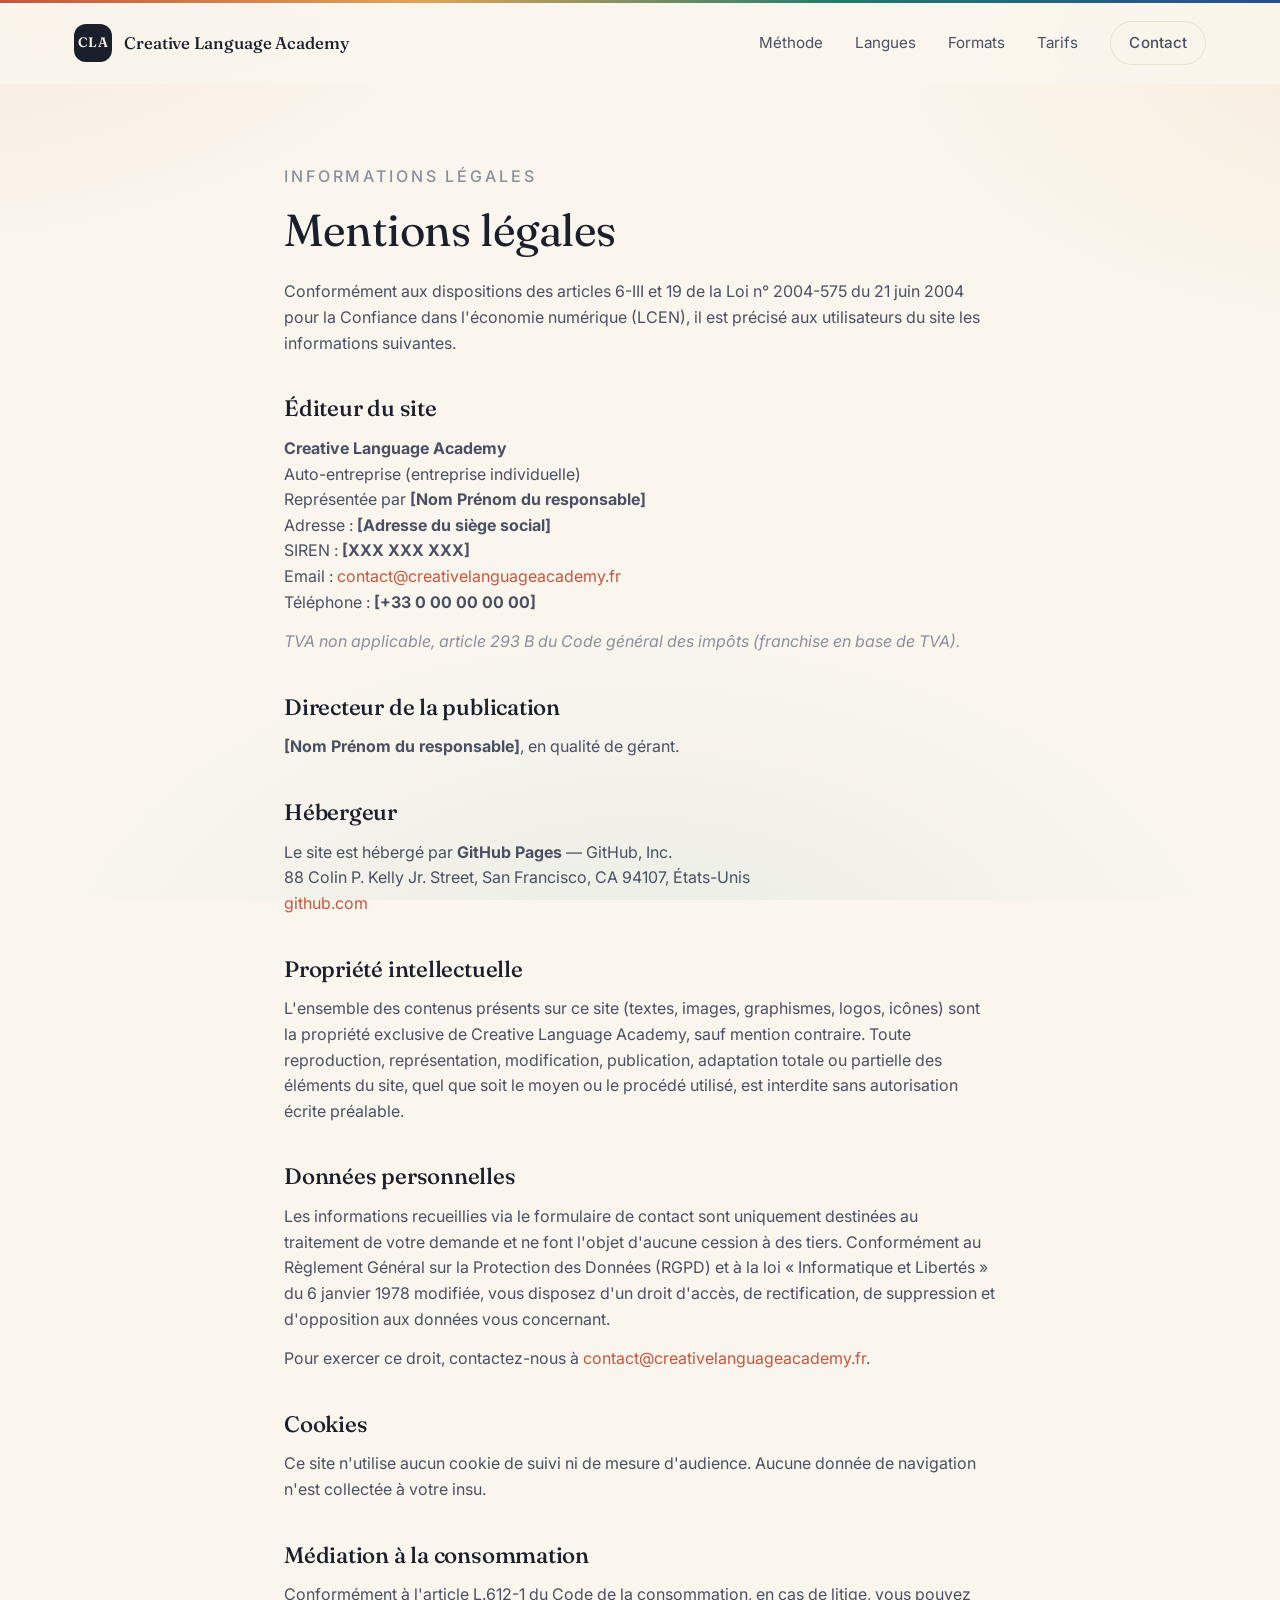
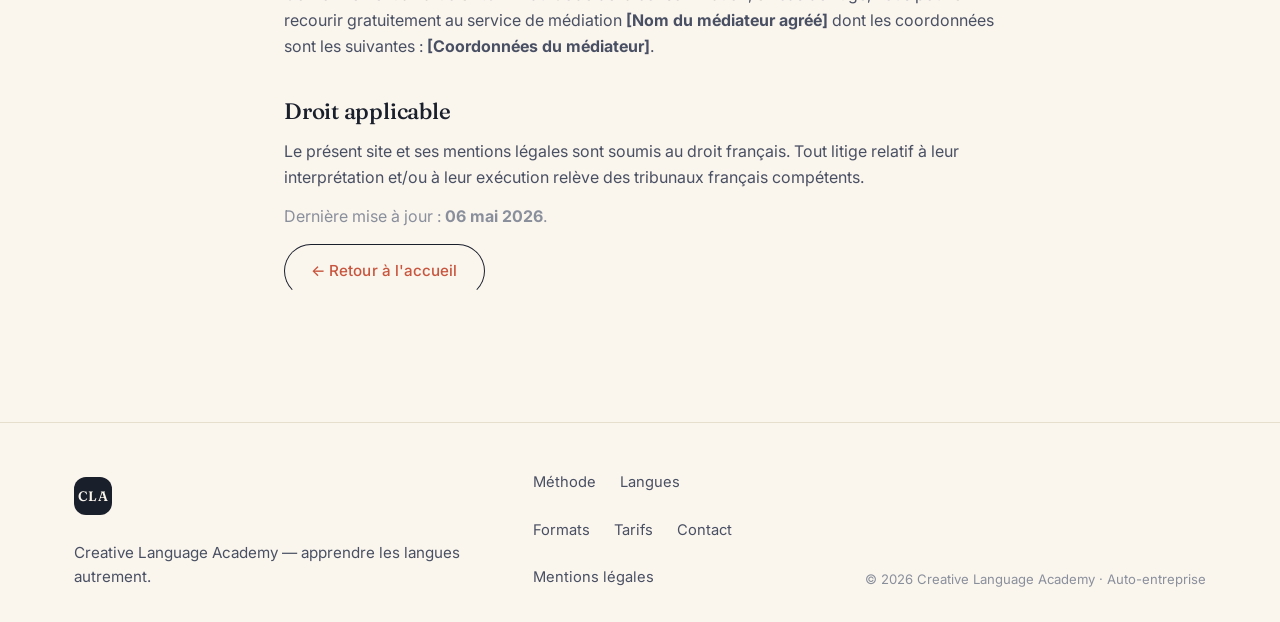
==== mentions-legales.html @ ef278f2b "Add favicon, SEO/OG meta, tarifs section, mentions legales, Formspree - Favicon SVG (mark CLA) et im" ====
<!DOCTYPE html>
<html lang="fr">
<head>
  <meta charset="UTF-8" />
  <meta name="viewport" content="width=device-width, initial-scale=1.0" />
  <title>Mentions légales — Creative Language Academy</title>
  <meta name="description" content="Mentions légales du site Creative Language Academy." />
  <meta name="robots" content="noindex, follow" />
  <link rel="icon" type="image/svg+xml" href="favicon.svg" />
  <link rel="preconnect" href="https://fonts.googleapis.com" />
  <link rel="preconnect" href="https://fonts.gstatic.com" crossorigin />
  <link href="https://fonts.googleapis.com/css2?family=Fraunces:opsz,wght@9..144,400;9..144,500;9..144,600;9..144,700&family=Inter:wght@300;400;500;600;700&display=swap" rel="stylesheet" />
  <link rel="stylesheet" href="style.css" />
</head>
<body>
  <header class="site-header">
    <div class="container nav">
      <a href="index.html" class="brand">
        <span class="brand-mark">CLA</span>
        <span class="brand-name">Creative Language Academy</span>
      </a>
      <nav class="nav-links" aria-label="Navigation principale">
        <a href="index.html#methode">Méthode</a>
        <a href="index.html#langues">Langues</a>
        <a href="index.html#formats">Formats</a>
        <a href="index.html#tarifs">Tarifs</a>
        <a href="index.html#contact" class="btn btn-ghost">Contact</a>
      </nav>
    </div>
  </header>

  <main>
    <section class="section legal">
      <div class="container container-narrow">
        <p class="eyebrow">Informations légales</p>
        <h1>Mentions légales</h1>
        <p class="legal-intro">
          Conformément aux dispositions des articles 6-III et 19 de la Loi n° 2004-575
          du 21 juin 2004 pour la Confiance dans l'économie numérique (LCEN), il est
          précisé aux utilisateurs du site les informations suivantes.
        </p>

        <h2>Éditeur du site</h2>
        <p>
          <strong>Creative Language Academy</strong><br />
          Auto-entreprise (entreprise individuelle)<br />
          Représentée par <strong>[Nom Prénom du responsable]</strong><br />
          Adresse : <strong>[Adresse du siège social]</strong><br />
          SIREN : <strong>[XXX XXX XXX]</strong><br />
          Email : <a href="mailto:contact@creativelanguageacademy.fr">contact@creativelanguageacademy.fr</a><br />
          Téléphone : <strong>[+33 0 00 00 00 00]</strong>
        </p>
        <p class="legal-note">
          TVA non applicable, article 293 B du Code général des impôts (franchise en base de TVA).
        </p>

        <h2>Directeur de la publication</h2>
        <p><strong>[Nom Prénom du responsable]</strong>, en qualité de gérant.</p>

        <h2>Hébergeur</h2>
        <p>
          Le site est hébergé par <strong>GitHub Pages</strong> — GitHub, Inc.<br />
          88 Colin P. Kelly Jr. Street, San Francisco, CA 94107, États-Unis<br />
          <a href="https://github.com" target="_blank" rel="noopener noreferrer">github.com</a>
        </p>

        <h2>Propriété intellectuelle</h2>
        <p>
          L'ensemble des contenus présents sur ce site (textes, images, graphismes, logos,
          icônes) sont la propriété exclusive de Creative Language Academy, sauf mention
          contraire. Toute reproduction, représentation, modification, publication,
          adaptation totale ou partielle des éléments du site, quel que soit le moyen ou
          le procédé utilisé, est interdite sans autorisation écrite préalable.
        </p>

        <h2>Données personnelles</h2>
        <p>
          Les informations recueillies via le formulaire de contact sont uniquement
          destinées au traitement de votre demande et ne font l'objet d'aucune cession à
          des tiers. Conformément au Règlement Général sur la Protection des Données
          (RGPD) et à la loi « Informatique et Libertés » du 6 janvier 1978 modifiée,
          vous disposez d'un droit d'accès, de rectification, de suppression et
          d'opposition aux données vous concernant.
        </p>
        <p>
          Pour exercer ce droit, contactez-nous à
          <a href="mailto:contact@creativelanguageacademy.fr">contact@creativelanguageacademy.fr</a>.
        </p>

        <h2>Cookies</h2>
        <p>
          Ce site n'utilise aucun cookie de suivi ni de mesure d'audience. Aucune donnée
          de navigation n'est collectée à votre insu.
        </p>

        <h2>Médiation à la consommation</h2>
        <p>
          Conformément à l'article L.612-1 du Code de la consommation, en cas de litige,
          vous pouvez recourir gratuitement au service de médiation
          <strong>[Nom du médiateur agréé]</strong> dont les coordonnées sont les
          suivantes : <strong>[Coordonnées du médiateur]</strong>.
        </p>

        <h2>Droit applicable</h2>
        <p>
          Le présent site et ses mentions légales sont soumis au droit français. Tout
          litige relatif à leur interprétation et/ou à leur exécution relève des
          tribunaux français compétents.
        </p>

        <p class="legal-update">Dernière mise à jour : <strong>06 mai 2026</strong>.</p>

        <p class="legal-back">
          <a href="index.html" class="btn btn-outline">← Retour à l'accueil</a>
        </p>
      </div>
    </section>
  </main>

  <footer class="site-footer">
    <div class="container footer-grid">
      <div>
        <p class="brand-mark">CLA</p>
        <p class="footer-tagline">Creative Language Academy — apprendre les langues autrement.</p>
      </div>
      <nav aria-label="Pied de page">
        <a href="index.html#methode">Méthode</a>
        <a href="index.html#langues">Langues</a>
        <a href="index.html#formats">Formats</a>
        <a href="index.html#tarifs">Tarifs</a>
        <a href="index.html#contact">Contact</a>
        <a href="mentions-legales.html">Mentions légales</a>
      </nav>
      <p class="footer-legal">© 2026 Creative Language Academy · Auto-entreprise</p>
    </div>
  </footer>
</body>
</html>
---- style.css ----
/* ---------- Tokens ---------- */
:root {
  --bg: #faf6ee;
  --bg-alt: #f1ebdc;
  --ink: #1a1f2c;
  --ink-soft: #4a5063;
  --muted: #8a8f9c;
  --line: #e6dfcd;

  /* Multicultural accent palette */
  --terracotta: #c8553d;       /* Méditerranée, FLE */
  --terracotta-soft: #f4d5cd;
  --indigo: #2a4d8f;           /* Profondeur, anglais */
  --indigo-soft: #d6dff0;
  --saffron: #e0a458;          /* Chaleur, espagnol */
  --saffron-soft: #f7e3c4;
  --jade: #1f7a6d;             /* Ouverture, monde */
  --jade-soft: #cfe6e1;
  --plum: #6b3d6b;              /* Nuance, culture */

  /* Aliases pour compat */
  --accent: var(--terracotta);
  --accent-soft: var(--terracotta-soft);
  --accent-ink: #8a3424;
  --gold: var(--saffron);
  --teal: var(--jade);
  --radius: 14px;
  --radius-lg: 28px;
  --shadow-sm: 0 1px 2px rgba(26, 31, 44, 0.04), 0 4px 16px rgba(26, 31, 44, 0.04);
  --shadow-md: 0 4px 12px rgba(26, 31, 44, 0.06), 0 18px 40px rgba(26, 31, 44, 0.08);
  --max: 1180px;
  --serif: "Fraunces", Georgia, "Times New Roman", serif;
  --sans: "Inter", -apple-system, BlinkMacSystemFont, "Segoe UI", Roboto, sans-serif;
}

/* ---------- Reset ---------- */
*,
*::before,
*::after {
  box-sizing: border-box;
}
html {
  scroll-behavior: smooth;
}
body {
  margin: 0;
  font-family: var(--sans);
  font-size: 17px;
  line-height: 1.6;
  color: var(--ink);
  background: var(--bg);
  background-image:
    radial-gradient(1100px 600px at -10% -10%, rgba(200, 85, 61, 0.10), transparent 60%),
    radial-gradient(900px 500px at 110% 5%, rgba(224, 164, 88, 0.12), transparent 60%),
    radial-gradient(1000px 600px at 50% 110%, rgba(31, 122, 109, 0.08), transparent 60%);
  background-attachment: fixed;
  -webkit-font-smoothing: antialiased;
  -moz-osx-font-smoothing: grayscale;
}
img {
  max-width: 100%;
  display: block;
}
a {
  color: inherit;
  text-decoration: none;
}
button {
  font: inherit;
  cursor: pointer;
  border: none;
  background: none;
  color: inherit;
}
ul {
  list-style: none;
  padding: 0;
  margin: 0;
}
h1,
h2,
h3 {
  font-family: var(--serif);
  font-weight: 500;
  letter-spacing: -0.01em;
  line-height: 1.15;
  margin: 0;
}
h1 {
  font-size: clamp(2.4rem, 5.2vw, 4rem);
  font-weight: 400;
}
h1 em {
  font-style: italic;
  color: var(--accent);
}
h2 {
  font-size: clamp(1.9rem, 3.6vw, 2.7rem);
  font-weight: 400;
}
h3 {
  font-size: 1.25rem;
  font-weight: 600;
}
p {
  margin: 0 0 1em;
  color: var(--ink-soft);
}
.container {
  width: 100%;
  max-width: var(--max);
  margin: 0 auto;
  padding: 0 24px;
}

/* ---------- Header / Nav ---------- */
.site-header {
  position: sticky;
  top: 0;
  z-index: 50;
  background: rgba(250, 246, 238, 0.85);
  backdrop-filter: saturate(140%) blur(10px);
  border-bottom: 1px solid transparent;
  transition: border-color 0.2s ease;
}
.site-header::before {
  content: "";
  display: block;
  height: 3px;
  background: linear-gradient(
    90deg,
    var(--terracotta) 0%,
    var(--saffron) 33%,
    var(--jade) 66%,
    var(--indigo) 100%
  );
}
.site-header.scrolled {
  border-bottom-color: var(--line);
}
.nav {
  display: flex;
  align-items: center;
  justify-content: space-between;
  padding: 18px 24px;
}
.brand {
  display: flex;
  align-items: center;
  gap: 12px;
  font-family: var(--serif);
}
.brand-mark {
  display: inline-flex;
  align-items: center;
  justify-content: center;
  width: 38px;
  height: 38px;
  border-radius: 12px;
  background: var(--ink);
  color: var(--bg);
  font-weight: 600;
  font-family: var(--serif);
  letter-spacing: 0.04em;
  font-size: 0.85rem;
}
.brand-name {
  font-size: 1.05rem;
  font-weight: 500;
  letter-spacing: -0.005em;
}
.nav-links {
  display: flex;
  align-items: center;
  gap: 32px;
}
.nav-links a {
  font-size: 0.95rem;
  color: var(--ink-soft);
  transition: color 0.15s ease;
}
.nav-links a:hover {
  color: var(--ink);
}
.nav-toggle {
  display: none;
  flex-direction: column;
  justify-content: space-between;
  width: 28px;
  height: 20px;
  padding: 0;
}
.nav-toggle span {
  display: block;
  height: 2px;
  background: var(--ink);
  border-radius: 2px;
  transition: transform 0.2s ease, opacity 0.2s ease;
}

/* ---------- Buttons ---------- */
.btn {
  display: inline-flex;
  align-items: center;
  justify-content: center;
  gap: 8px;
  padding: 14px 26px;
  border-radius: 999px;
  font-weight: 500;
  font-size: 0.95rem;
  letter-spacing: 0.005em;
  transition: transform 0.15s ease, background 0.2s ease, color 0.2s ease,
    box-shadow 0.2s ease, border-color 0.2s ease;
  border: 1px solid transparent;
  white-space: nowrap;
}
.btn-primary {
  background: var(--ink);
  color: var(--bg);
}
.btn-primary:hover {
  background: var(--accent);
  transform: translateY(-1px);
}
.btn-outline {
  border-color: var(--ink);
  color: var(--ink);
}
.btn-outline:hover {
  background: var(--ink);
  color: var(--bg);
}
.btn-ghost {
  padding: 9px 18px;
  border: 1px solid var(--line);
  border-radius: 999px;
  background: transparent;
}
.btn-ghost:hover {
  background: var(--ink);
  color: var(--bg);
  border-color: var(--ink);
}
.btn-link {
  padding: 14px 8px;
  color: var(--ink);
  font-weight: 500;
}
.btn-link:hover {
  color: var(--accent);
}
.btn-block {
  width: 100%;
}

/* ---------- Hero ---------- */
.hero {
  padding: 80px 0 100px;
  position: relative;
  overflow: hidden;
}
.hero-grid {
  display: grid;
  grid-template-columns: 1.1fr 0.9fr;
  gap: 64px;
  align-items: center;
}
.eyebrow {
  text-transform: uppercase;
  letter-spacing: 0.18em;
  font-size: 0.75rem;
  color: var(--muted);
  margin: 0 0 16px;
  font-weight: 500;
}
.hero-text .lead {
  font-size: 1.15rem;
  max-width: 50ch;
  margin: 24px 0 36px;
}
.hero-cta {
  display: flex;
  flex-wrap: wrap;
  align-items: center;
  gap: 12px;
}
.hero-meta {
  display: flex;
  gap: 40px;
  margin-top: 56px;
  padding-top: 28px;
  border-top: 1px solid var(--line);
}
.hero-meta li {
  font-size: 0.9rem;
  color: var(--muted);
  display: flex;
  flex-direction: column;
}
.hero-meta strong {
  font-family: var(--serif);
  font-size: 1.6rem;
  font-weight: 400;
  color: var(--ink);
  margin-bottom: 2px;
}

.hero-visual {
  position: relative;
  aspect-ratio: 1;
  width: 100%;
  max-width: 460px;
  margin: 0 auto;
}
.orb {
  position: absolute;
  inset: 10%;
  border-radius: 50%;
  background:
    radial-gradient(circle at 25% 30%, var(--terracotta-soft) 0%, transparent 55%),
    radial-gradient(circle at 75% 35%, var(--indigo-soft) 0%, transparent 55%),
    radial-gradient(circle at 50% 80%, var(--saffron-soft) 0%, transparent 60%),
    var(--bg-alt);
  filter: blur(1px);
}
.badge {
  position: absolute;
  padding: clamp(10px, 1.4vw, 14px) clamp(18px, 2.4vw, 26px);
  border-radius: 999px;
  background: #fff;
  font-family: var(--serif);
  font-size: clamp(1.05rem, 1.8vw, 1.4rem);
  font-weight: 500;
  box-shadow: var(--shadow-md);
  animation: float 6s ease-in-out infinite;
  white-space: nowrap;
}
.badge-fr {
  top: 10%;
  left: 6%;
  color: var(--terracotta);
  animation-delay: 0s;
}
.badge-en {
  top: 46%;
  right: 4%;
  color: var(--indigo);
  animation-delay: 1.5s;
}
.badge-es {
  bottom: 12%;
  left: 28%;
  color: var(--saffron);
  animation-delay: 3s;
}
@keyframes float {
  0%, 100% { transform: translateY(0); }
  50% { transform: translateY(-10px); }
}

/* ---------- Sections ---------- */
.section {
  padding: 110px 0;
  position: relative;
}
.section-alt {
  background: var(--bg-alt);
}

/* Teintes culturelles par section */
#methode {
  background:
    linear-gradient(180deg, transparent, rgba(224, 164, 88, 0.08) 100%),
    #fbf2e1;
}
#langues {
  background:
    linear-gradient(180deg, rgba(31, 122, 109, 0.05), rgba(42, 77, 143, 0.05)),
    #eef2ec;
}
#formats {
  background:
    linear-gradient(180deg, rgba(200, 85, 61, 0.05), transparent),
    #f8eee6;
}
#temoignages {
  background:
    linear-gradient(180deg, rgba(42, 77, 143, 0.06), rgba(107, 61, 107, 0.05)),
    #eeecf3;
}
.section-head {
  max-width: 720px;
  margin: 0 auto 64px;
  text-align: center;
}
.section-head .eyebrow {
  margin-bottom: 14px;
}
.section-sub {
  margin-top: 18px;
  font-size: 1.08rem;
}

/* ---------- Cards (méthode) ---------- */
.cards {
  display: grid;
  grid-template-columns: repeat(4, 1fr);
  gap: 20px;
}
.card {
  background: rgba(255, 255, 255, 0.75);
  backdrop-filter: blur(6px);
  border: 1px solid rgba(255, 255, 255, 0.6);
  border-radius: var(--radius);
  padding: 32px 28px;
  transition: transform 0.2s ease, box-shadow 0.2s ease, border-color 0.2s ease;
}
.card:hover {
  transform: translateY(-4px);
  border-color: transparent;
  box-shadow: var(--shadow-md);
}
.card-icon {
  width: 44px;
  height: 44px;
  border-radius: 12px;
  background: var(--accent-soft);
  color: var(--accent);
  display: grid;
  place-items: center;
  font-size: 1.2rem;
  margin-bottom: 20px;
}
.card:nth-child(1) .card-icon { background: var(--terracotta-soft); color: var(--terracotta); }
.card:nth-child(2) .card-icon { background: var(--indigo-soft);     color: var(--indigo); }
.card:nth-child(3) .card-icon { background: var(--jade-soft);       color: var(--jade); }
.card:nth-child(4) .card-icon { background: var(--saffron-soft);    color: #a86a1f; }
.card h3 {
  margin-bottom: 10px;
}
.card p {
  font-size: 0.95rem;
  margin: 0;
}

/* ---------- Languages ---------- */
.languages {
  display: grid;
  grid-template-columns: repeat(3, 1fr);
  gap: 24px;
}
.language {
  background: rgba(255, 255, 255, 0.85);
  backdrop-filter: blur(6px);
  border-radius: var(--radius);
  padding: 36px 32px;
  border: 1px solid rgba(255, 255, 255, 0.7);
  transition: transform 0.2s ease, box-shadow 0.2s ease;
}
.language:hover {
  transform: translateY(-4px);
  box-shadow: var(--shadow-md);
}
.language-flag {
  display: flex;
  gap: 6px;
  margin-bottom: 22px;
}
.dot {
  width: 14px;
  height: 14px;
  border-radius: 50%;
  border: 1px solid rgba(0, 0, 0, 0.06);
}
.dot-blue { background: #1f3a8a; }
.dot-white { background: #ffffff; }
.dot-red { background: #c8553d; }
.dot-navy { background: #0a2351; }
.dot-yellow { background: #f4c430; }
.language h3 {
  margin-bottom: 10px;
  font-size: 1.3rem;
}
.language ul {
  margin-top: 18px;
  padding-top: 18px;
  border-top: 1px solid var(--line);
  display: grid;
  gap: 8px;
}
.language li {
  font-size: 0.92rem;
  color: var(--ink-soft);
  position: relative;
  padding-left: 18px;
}
.language li::before {
  content: "";
  position: absolute;
  left: 0;
  top: 10px;
  width: 8px;
  height: 1px;
  background: var(--accent);
}
.language { position: relative; overflow: hidden; }
.language::before {
  content: "";
  position: absolute;
  top: 0; left: 0; right: 0;
  height: 4px;
  background: var(--terracotta);
}
.languages .language:nth-child(1)::before { background: linear-gradient(90deg, var(--indigo), var(--terracotta)); }
.languages .language:nth-child(2)::before { background: linear-gradient(90deg, var(--indigo), var(--jade)); }
.languages .language:nth-child(3)::before { background: linear-gradient(90deg, var(--terracotta), var(--saffron)); }
.languages .language:nth-child(1) li::before { background: var(--terracotta); }
.languages .language:nth-child(2) li::before { background: var(--indigo); }
.languages .language:nth-child(3) li::before { background: var(--saffron); }

/* ---------- Formats ---------- */
.formats {
  display: grid;
  grid-template-columns: 1fr 1fr;
  gap: 24px;
}
.format {
  background: rgba(255, 255, 255, 0.9);
  backdrop-filter: blur(6px);
  border: 1px solid rgba(255, 255, 255, 0.7);
  border-radius: var(--radius-lg);
  padding: 44px 40px;
  display: flex;
  flex-direction: column;
  gap: 16px;
}
.format-feature {
  background: var(--ink);
  color: var(--bg);
  border-color: var(--ink);
}
.format-feature p,
.format-feature li {
  color: rgba(250, 247, 242, 0.85);
}
.format-feature .format-tag {
  color: var(--gold);
}
.format-tag {
  text-transform: uppercase;
  letter-spacing: 0.18em;
  font-size: 0.72rem;
  color: var(--muted);
  margin: 0;
  font-weight: 500;
}
.format h3 {
  font-size: 1.7rem;
  margin: 0;
}
.format-lead {
  font-size: 1.05rem;
  margin: 0 0 8px;
}
.format ul {
  display: grid;
  gap: 10px;
  margin: 4px 0 8px;
}
.format li {
  font-size: 0.95rem;
  padding-left: 22px;
  position: relative;
}
.format li::before {
  content: "✓";
  position: absolute;
  left: 0;
  color: var(--accent);
  font-weight: 600;
}
.format-feature li::before {
  color: var(--gold);
}
.format .btn {
  align-self: flex-start;
  margin-top: 12px;
}
.format-feature .btn-primary {
  background: var(--bg);
  color: var(--ink);
}
.format-feature .btn-primary:hover {
  background: var(--accent);
  color: var(--bg);
}

/* ---------- Tarifs ---------- */
#tarifs {
  background:
    linear-gradient(180deg, rgba(224, 164, 88, 0.06), rgba(31, 122, 109, 0.04)),
    #f6f1e3;
}
.pricing {
  display: grid;
  grid-template-columns: repeat(3, 1fr);
  gap: 24px;
  align-items: stretch;
}
.price {
  background: rgba(255, 255, 255, 0.9);
  backdrop-filter: blur(6px);
  border: 1px solid rgba(255, 255, 255, 0.7);
  border-radius: var(--radius-lg);
  padding: 36px 32px;
  display: flex;
  flex-direction: column;
  gap: 14px;
  transition: transform 0.2s ease, box-shadow 0.2s ease;
}
.price:hover {
  transform: translateY(-4px);
  box-shadow: var(--shadow-md);
}
.price-feature {
  background: var(--ink);
  color: var(--bg);
  border-color: var(--ink);
  position: relative;
  transform: translateY(-8px);
}
.price-feature:hover {
  transform: translateY(-12px);
}
.price-feature::before {
  content: "Le plus demandé";
  position: absolute;
  top: -14px;
  left: 50%;
  transform: translateX(-50%);
  background: var(--saffron);
  color: var(--ink);
  font-size: 0.72rem;
  letter-spacing: 0.14em;
  text-transform: uppercase;
  font-weight: 600;
  padding: 6px 14px;
  border-radius: 999px;
  white-space: nowrap;
}
.price-feature p,
.price-feature li {
  color: rgba(250, 247, 242, 0.85);
}
.price-tag {
  text-transform: uppercase;
  letter-spacing: 0.18em;
  font-size: 0.72rem;
  color: var(--muted);
  margin: 0;
  font-weight: 500;
}
.price-feature .price-tag {
  color: var(--saffron);
}
.price-amount {
  font-family: var(--serif);
  font-size: 1.05rem;
  color: var(--ink-soft);
  margin: 0;
  display: flex;
  align-items: baseline;
  gap: 6px;
  flex-wrap: wrap;
}
.price-feature .price-amount {
  color: rgba(250, 247, 242, 0.7);
}
.price-currency {
  font-size: 2.4rem;
  font-weight: 500;
  color: var(--ink);
  letter-spacing: -0.01em;
}
.price-feature .price-currency {
  color: var(--bg);
}
.price-unit {
  color: var(--muted);
  font-size: 0.95rem;
}
.price-feature .price-unit {
  color: rgba(250, 247, 242, 0.65);
}
.price-lead {
  font-size: 0.98rem;
  margin: 0 0 4px;
}
.price ul {
  display: grid;
  gap: 10px;
  margin: 4px 0 8px;
  padding-top: 14px;
  border-top: 1px solid var(--line);
}
.price-feature ul {
  border-top-color: rgba(250, 247, 242, 0.15);
}
.price li {
  font-size: 0.92rem;
  padding-left: 22px;
  position: relative;
  color: var(--ink-soft);
}
.price li::before {
  content: "✓";
  position: absolute;
  left: 0;
  color: var(--terracotta);
  font-weight: 600;
}
.price-feature li::before {
  color: var(--saffron);
}
.price .btn {
  align-self: stretch;
  margin-top: auto;
}
.price-feature .btn-primary {
  background: var(--bg);
  color: var(--ink);
}
.price-feature .btn-primary:hover {
  background: var(--saffron);
  color: var(--ink);
}
.pricing-note {
  text-align: center;
  font-size: 0.88rem;
  color: var(--muted);
  margin: 36px auto 0;
  max-width: 720px;
}

/* ---------- Legal page ---------- */
.container-narrow {
  max-width: 760px;
}
.legal {
  padding-top: 80px;
}
.legal h1 {
  font-family: var(--serif);
  font-size: clamp(2rem, 4vw, 2.8rem);
  font-weight: 400;
  margin: 6px 0 24px;
}
.legal h2 {
  font-family: var(--serif);
  font-size: 1.4rem;
  font-weight: 500;
  margin: 40px 0 14px;
  color: var(--ink);
}
.legal p {
  font-size: 1rem;
  margin: 0 0 14px;
}
.legal a {
  color: var(--terracotta);
  border-bottom: 1px solid transparent;
  transition: border-color 0.15s ease;
}
.legal a:hover {
  border-bottom-color: var(--terracotta);
}
.legal-intro {
  font-size: 1.08rem;
  color: var(--ink-soft);
  margin-bottom: 36px;
}
.legal-note {
  font-size: 0.9rem;
  color: var(--muted);
  font-style: italic;
}
.legal-update {
  margin-top: 48px;
  font-size: 0.9rem;
  color: var(--muted);
}
.legal-back {
  margin-top: 32px;
}

/* ---------- Testimonials ---------- */
.testimonials {
  display: grid;
  grid-template-columns: repeat(3, 1fr);
  gap: 24px;
}
.testimonial {
  background: rgba(255, 255, 255, 0.85);
  backdrop-filter: blur(6px);
  border-radius: var(--radius);
  padding: 32px;
  margin: 0;
  border: 1px solid rgba(255, 255, 255, 0.7);
}
.testimonial blockquote {
  margin: 0 0 18px;
  font-family: var(--serif);
  font-size: 1.1rem;
  line-height: 1.5;
  color: var(--ink);
  font-weight: 400;
}
.testimonial figcaption {
  font-size: 0.9rem;
  color: var(--muted);
}

/* ---------- Contact ---------- */
.section-contact {
  background:
    radial-gradient(800px 500px at 90% 10%, rgba(224, 164, 88, 0.18), transparent 60%),
    radial-gradient(700px 500px at 10% 90%, rgba(200, 85, 61, 0.18), transparent 60%),
    linear-gradient(135deg, #1f2d52 0%, #1a1f2c 100%);
  color: var(--bg);
}
.section-contact h2,
.section-contact .lead {
  color: var(--bg);
}
.section-contact .eyebrow {
  color: var(--gold);
}
.contact-grid {
  display: grid;
  grid-template-columns: 1fr 1.1fr;
  gap: 80px;
  align-items: start;
}
.contact-text .lead {
  font-size: 1.1rem;
  max-width: 38ch;
  margin: 18px 0 36px;
  color: rgba(250, 247, 242, 0.8);
}
.contact-info {
  display: grid;
  gap: 18px;
  border-top: 1px solid rgba(250, 247, 242, 0.15);
  padding-top: 24px;
}
.contact-info li {
  display: grid;
  grid-template-columns: 100px 1fr;
  align-items: baseline;
  gap: 12px;
}
.contact-info span {
  font-size: 0.78rem;
  text-transform: uppercase;
  letter-spacing: 0.16em;
  color: var(--muted);
}
.contact-info a {
  color: var(--bg);
  border-bottom: 1px solid transparent;
  transition: border-color 0.2s ease;
}
.contact-info a:hover {
  border-bottom-color: var(--gold);
}

.contact-form {
  background: var(--bg);
  color: var(--ink);
  border-radius: var(--radius-lg);
  padding: 36px;
  display: grid;
  grid-template-columns: 1fr 1fr;
  gap: 18px;
  box-shadow: var(--shadow-md);
}
.field {
  display: flex;
  flex-direction: column;
}
.field-full {
  grid-column: 1 / -1;
}
.field label {
  font-size: 0.82rem;
  font-weight: 500;
  margin-bottom: 8px;
  color: var(--ink-soft);
}
.field input,
.field select,
.field textarea {
  font: inherit;
  padding: 12px 14px;
  border: 1px solid var(--line);
  border-radius: 10px;
  background: #fff;
  color: var(--ink);
  transition: border-color 0.15s ease, box-shadow 0.15s ease;
}
.field input:focus,
.field select:focus,
.field textarea:focus {
  outline: none;
  border-color: var(--ink);
  box-shadow: 0 0 0 3px rgba(26, 31, 44, 0.08);
}
.field textarea {
  resize: vertical;
  min-height: 100px;
}
.contact-form .btn-primary {
  grid-column: 1 / -1;
}
.form-note {
  grid-column: 1 / -1;
  margin: 0;
  font-size: 0.9rem;
  color: var(--teal);
  min-height: 1.2em;
}

/* ---------- Footer ---------- */
.site-footer {
  padding: 48px 0 32px;
  background: var(--bg);
  border-top: 1px solid var(--line);
}
.footer-grid {
  display: grid;
  grid-template-columns: 2fr 1fr 2fr;
  align-items: end;
  gap: 32px;
}
.footer-tagline {
  font-size: 0.95rem;
  color: var(--ink-soft);
  margin: 12px 0 0;
}
.site-footer nav {
  display: flex;
  gap: 24px;
  flex-wrap: wrap;
}
.site-footer nav a {
  font-size: 0.92rem;
  color: var(--ink-soft);
  transition: color 0.15s ease;
}
.site-footer nav a:hover {
  color: var(--accent);
}
.footer-legal {
  text-align: right;
  font-size: 0.82rem;
  color: var(--muted);
  margin: 0;
}

/* ---------- Reveal animation ---------- */
.reveal {
  opacity: 0;
  transform: translateY(20px);
  transition: opacity 0.7s ease, transform 0.7s ease;
}
.reveal.is-visible {
  opacity: 1;
  transform: translateY(0);
}

/* ---------- Responsive ---------- */

/* Tablette large : 1100px */
@media (max-width: 1100px) {
  .container {
    padding: 0 28px;
  }
  .testimonials {
    grid-template-columns: 1fr 1fr;
  }
}

/* Tablette : 960px */
@media (max-width: 960px) {
  .hero {
    padding: 56px 0 72px;
  }
  .hero-grid {
    grid-template-columns: 1fr;
    gap: 56px;
    text-align: center;
  }
  .hero-text .lead {
    margin-left: auto;
    margin-right: auto;
  }
  .hero-cta {
    justify-content: center;
  }
  .hero-meta {
    justify-content: center;
  }
  .hero-visual {
    max-width: 380px;
    margin: 0 auto;
  }
  .cards {
    grid-template-columns: repeat(2, 1fr);
  }
  .languages {
    grid-template-columns: 1fr;
    max-width: 560px;
    margin: 0 auto;
  }
  .formats {
    grid-template-columns: 1fr;
  }
  .pricing {
    grid-template-columns: 1fr;
    max-width: 480px;
    margin: 0 auto;
  }
  .price-feature {
    transform: none;
  }
  .price-feature:hover {
    transform: translateY(-4px);
  }
  .testimonials {
    grid-template-columns: 1fr;
    max-width: 560px;
    margin: 0 auto;
  }
  .contact-grid {
    grid-template-columns: 1fr;
    gap: 48px;
  }
  .footer-grid {
    grid-template-columns: 1fr;
    align-items: start;
    text-align: left;
  }
  .footer-legal {
    text-align: left;
  }
  .section {
    padding: 80px 0;
  }
}

/* Mobile : 720px */
@media (max-width: 720px) {
  body {
    font-size: 16px;
  }
  .container {
    padding: 0 20px;
  }
  .nav {
    padding: 14px 20px;
  }
  .nav-links {
    display: none;
    position: absolute;
    top: 100%;
    left: 0;
    right: 0;
    flex-direction: column;
    align-items: stretch;
    gap: 0;
    padding: 12px 20px 20px;
    background: var(--bg);
    border-bottom: 1px solid var(--line);
  }
  .nav-links.open {
    display: flex;
  }
  .nav-links a {
    padding: 14px 0;
    border-bottom: 1px solid var(--line);
  }
  .nav-links a:last-child {
    border-bottom: none;
  }
  .nav-links .btn-ghost {
    border: none;
    padding: 14px 0;
    border-radius: 0;
  }
  .nav-toggle {
    display: flex;
  }
  .brand-name {
    display: none;
  }

  .hero {
    padding: 40px 0 56px;
  }
  .hero-text .lead {
    font-size: 1.02rem;
    margin: 18px auto 28px;
  }
  .hero-meta {
    gap: 20px;
    flex-wrap: wrap;
    margin-top: 40px;
    padding-top: 22px;
  }
  .hero-meta strong {
    font-size: 1.4rem;
  }
  .hero-visual {
    max-width: 320px;
  }

  .section {
    padding: 64px 0;
  }
  .section-head {
    margin-bottom: 44px;
  }

  .cards {
    grid-template-columns: 1fr;
  }
  .card,
  .language,
  .testimonial {
    padding: 26px 22px;
  }
  .format {
    padding: 32px 24px;
    border-radius: 22px;
  }
  .format h3 {
    font-size: 1.45rem;
  }

  .contact-form {
    grid-template-columns: 1fr;
    padding: 24px;
    border-radius: 22px;
  }
  .contact-info li {
    grid-template-columns: 1fr;
    gap: 4px;
  }

  .hero-cta {
    flex-direction: column;
    align-items: stretch;
  }
  .hero-cta .btn {
    width: 100%;
  }
}

/* Petit mobile : 420px */
@media (max-width: 420px) {
  .container {
    padding: 0 16px;
  }
  .nav {
    padding: 12px 16px;
  }
  h1 {
    font-size: 2.1rem;
  }
  h2 {
    font-size: 1.7rem;
  }
  .hero-visual {
    max-width: 280px;
  }
  .badge {
    font-size: 0.95rem;
    padding: 8px 16px;
  }
  .btn {
    padding: 12px 22px;
    font-size: 0.92rem;
  }
  .eyebrow {
    font-size: 0.7rem;
  }
}
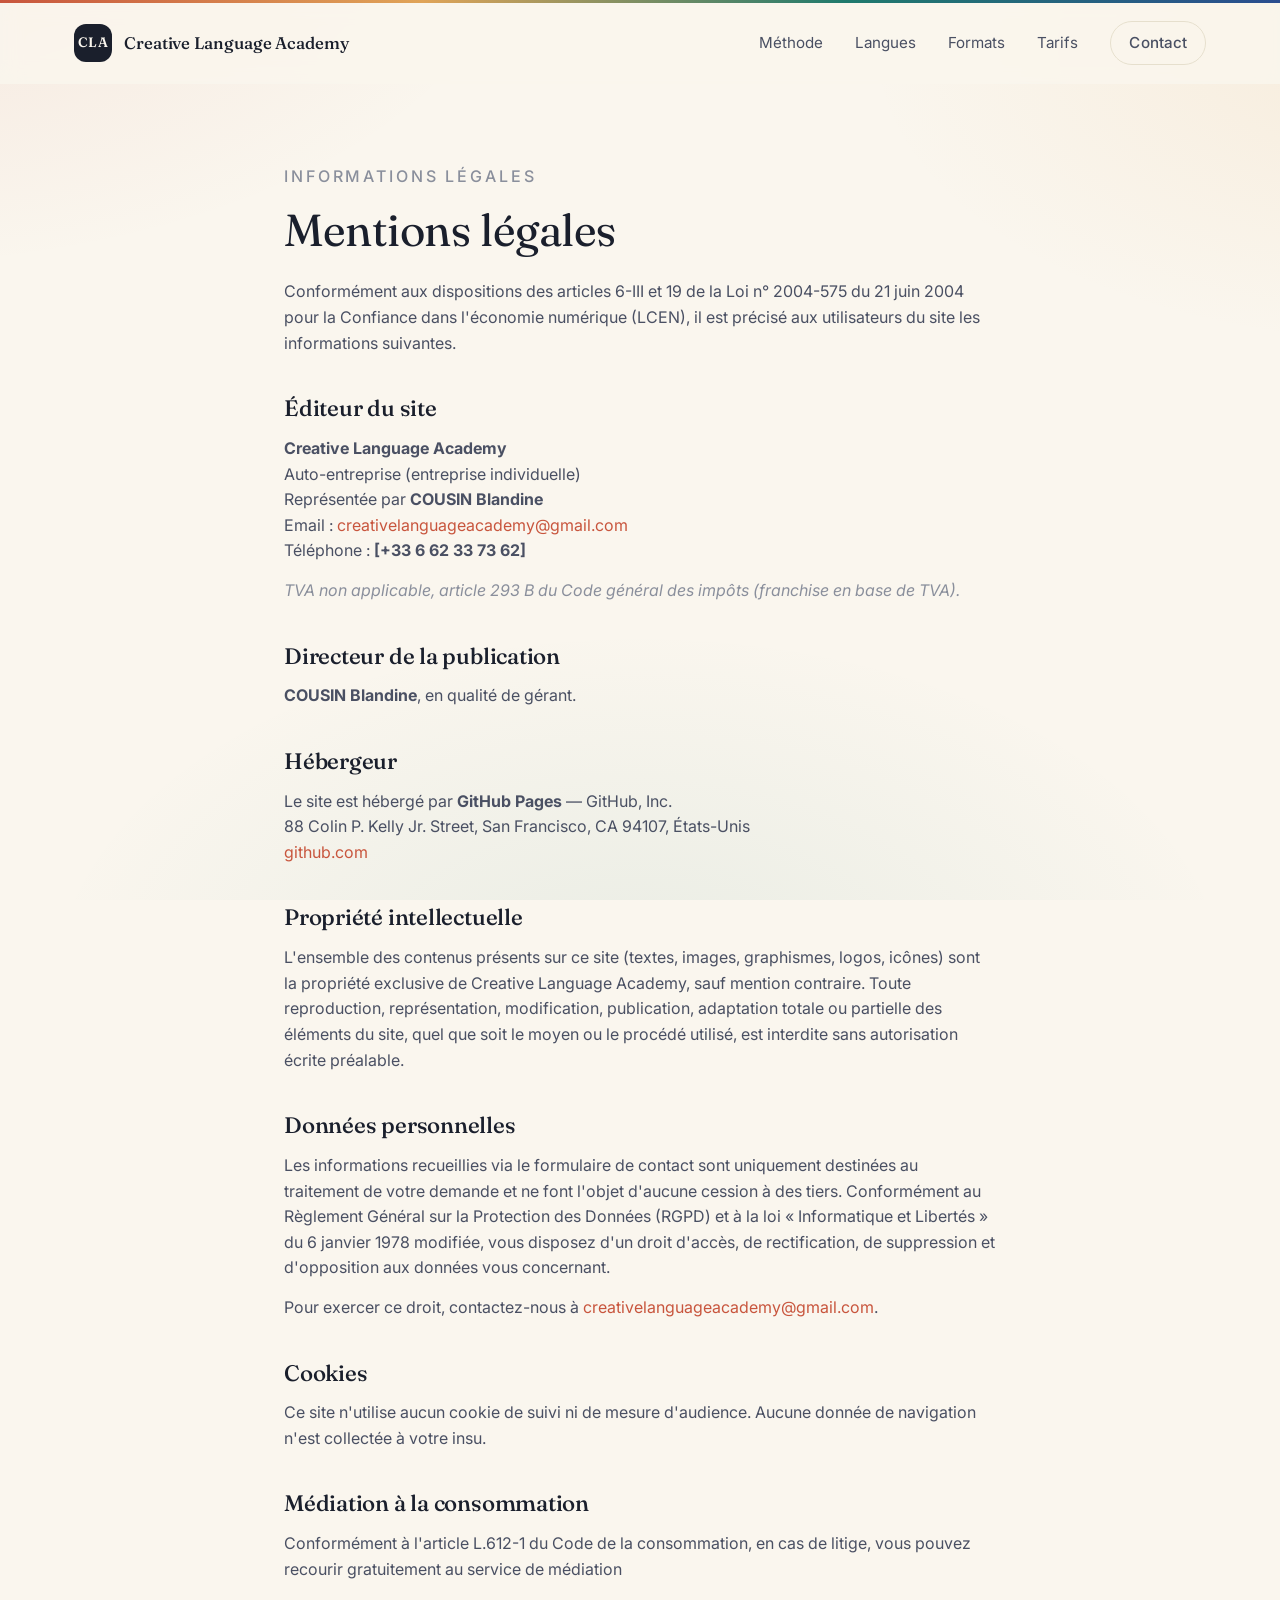
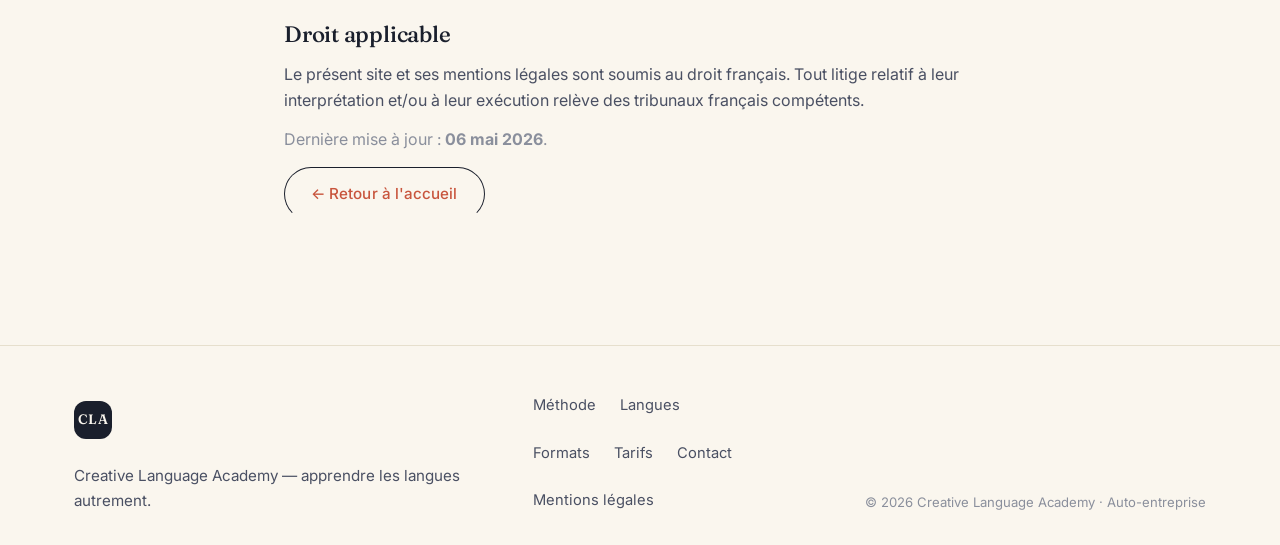
==== commit 767e1fbb: "Renseigne les coordonnees de l'editeur dans les mentions legales" ====
--- a/mentions-legales.html
+++ b/mentions-legales.html
@@ -44,18 +44,16 @@
         <p>
           <strong>Creative Language Academy</strong><br />
           Auto-entreprise (entreprise individuelle)<br />
-          Représentée par <strong>[Nom Prénom du responsable]</strong><br />
-          Adresse : <strong>[Adresse du siège social]</strong><br />
-          SIREN : <strong>[XXX XXX XXX]</strong><br />
-          Email : <a href="mailto:contact@creativelanguageacademy.fr">contact@creativelanguageacademy.fr</a><br />
-          Téléphone : <strong>[+33 0 00 00 00 00]</strong>
+          Représentée par <strong>COUSIN Blandine</strong><br />
+          Email : <a href="mailto:contact@creativelanguageacademy@gmail.com">creativelanguageacademy@gmail.com</a><br />
+          Téléphone : <strong>[+33 6 62 33 73 62]</strong>
         </p>
         <p class="legal-note">
           TVA non applicable, article 293 B du Code général des impôts (franchise en base de TVA).
         </p>
 
         <h2>Directeur de la publication</h2>
-        <p><strong>[Nom Prénom du responsable]</strong>, en qualité de gérant.</p>
+        <p><strong>COUSIN Blandine</strong>, en qualité de gérant.</p>
 
         <h2>Hébergeur</h2>
         <p>
@@ -84,7 +82,7 @@
         </p>
         <p>
           Pour exercer ce droit, contactez-nous à
-          <a href="mailto:contact@creativelanguageacademy.fr">contact@creativelanguageacademy.fr</a>.
+          <a href="mailto:creativelanguageacademy@gmail.com">creativelanguageacademy@gmail.com</a>.
         </p>
 
         <h2>Cookies</h2>
@@ -97,8 +95,6 @@
         <p>
           Conformément à l'article L.612-1 du Code de la consommation, en cas de litige,
           vous pouvez recourir gratuitement au service de médiation
-          <strong>[Nom du médiateur agréé]</strong> dont les coordonnées sont les
-          suivantes : <strong>[Coordonnées du médiateur]</strong>.
         </p>
 
         <h2>Droit applicable</h2>
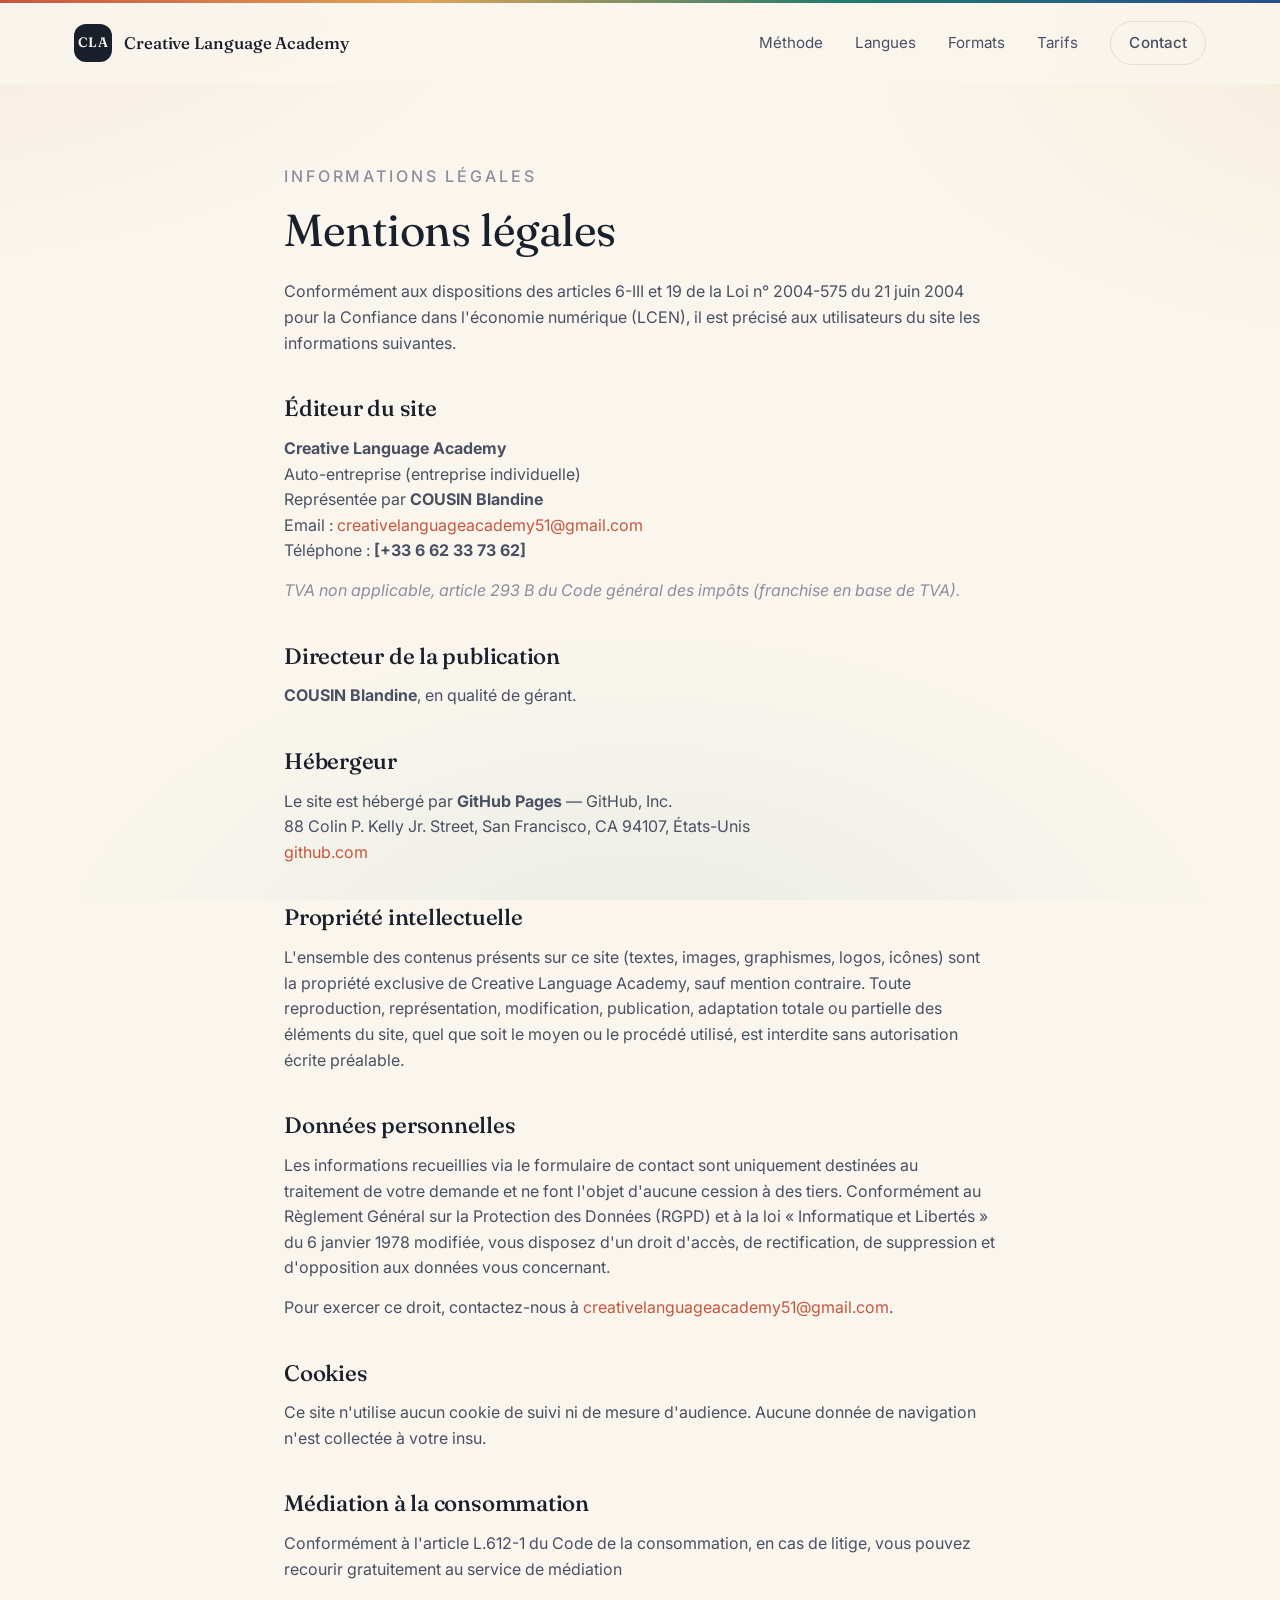
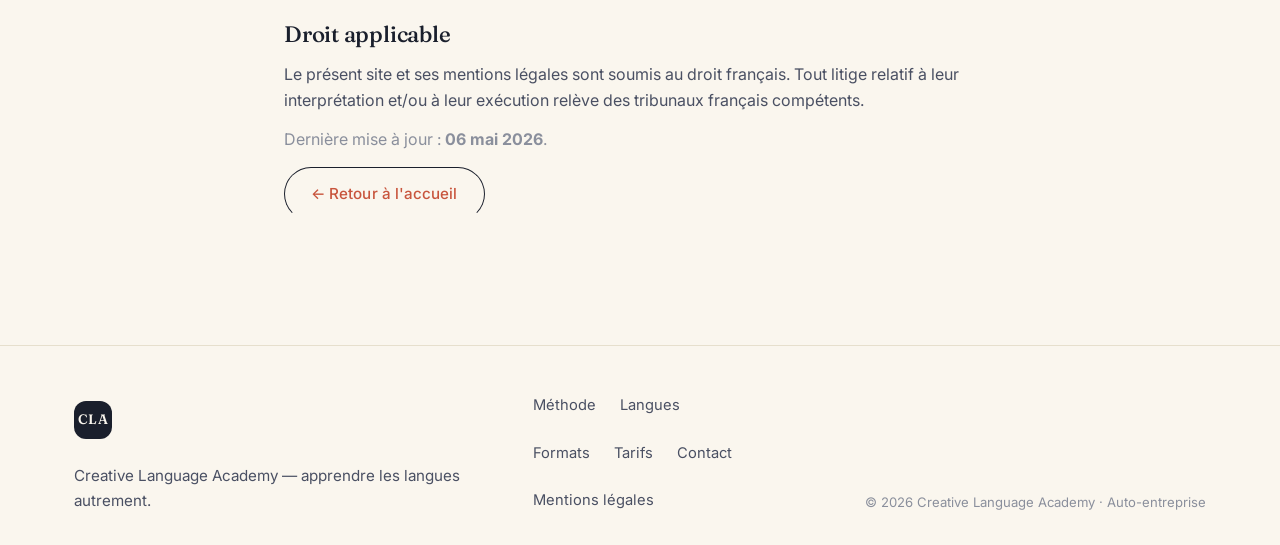
==== commit 15539f53: "Update mentions-legales.html" ====
--- a/mentions-legales.html
+++ b/mentions-legales.html
@@ -45,7 +45,7 @@
           <strong>Creative Language Academy</strong><br />
           Auto-entreprise (entreprise individuelle)<br />
           Représentée par <strong>COUSIN Blandine</strong><br />
-          Email : <a href="mailto:contact@creativelanguageacademy@gmail.com">creativelanguageacademy@gmail.com</a><br />
+          Email : <a href="mailto:creativelanguageacademy51@gmail.com">creativelanguageacademy51@gmail.com</a><br />
           Téléphone : <strong>[+33 6 62 33 73 62]</strong>
         </p>
         <p class="legal-note">
@@ -82,7 +82,7 @@
         </p>
         <p>
           Pour exercer ce droit, contactez-nous à
-          <a href="mailto:creativelanguageacademy@gmail.com">creativelanguageacademy@gmail.com</a>.
+          <a href="mailto:creativelanguageacademy51@gmail.com">creativelanguageacademy51@gmail.com</a>.
         </p>
 
         <h2>Cookies</h2>
